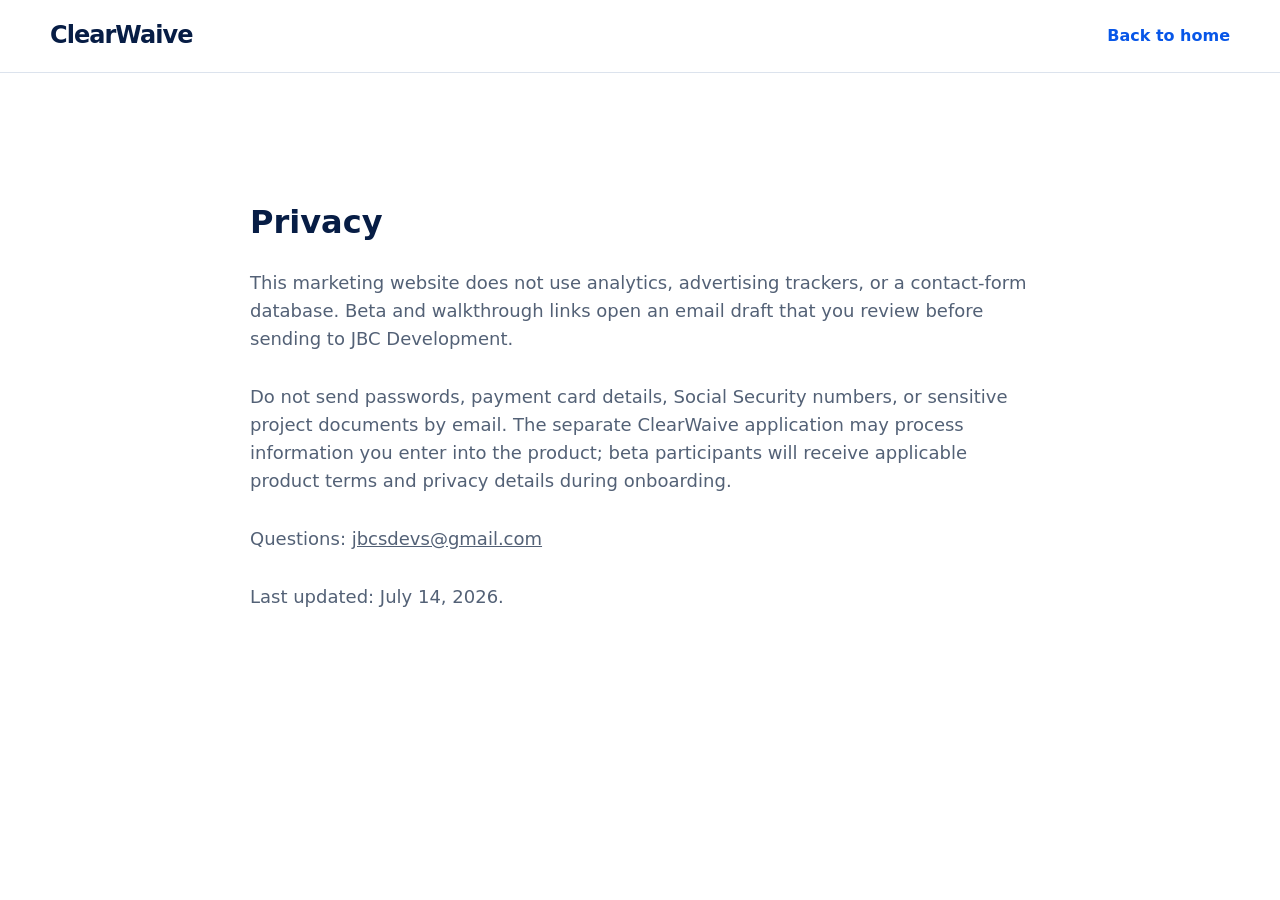
==== privacy.html @ 476ff9b1 "Launch ClearWaive marketing website" ====
<!doctype html><html lang="en"><head><meta charset="utf-8"><meta name="viewport" content="width=device-width,initial-scale=1"><title>Privacy — ClearWaive</title><meta name="description" content="ClearWaive website privacy information."><link rel="stylesheet" href="/styles.css"></head><body><header class="site-header"><nav class="shell nav"><a class="logo" href="/">ClearWaive</a><a class="text-link" href="/">Back to home</a></nav></header><main class="shell final-cta" style="text-align:left;max-width:780px"><h1>Privacy</h1><p>This marketing website does not use analytics, advertising trackers, or a contact-form database. Beta and walkthrough links open an email draft that you review before sending to JBC Development.</p><p>Do not send passwords, payment card details, Social Security numbers, or sensitive project documents by email. The separate ClearWaive application may process information you enter into the product; beta participants will receive applicable product terms and privacy details during onboarding.</p><p>Questions: <a href="mailto:jbcsdevs@gmail.com?subject=ClearWaive%20privacy%20question">jbcsdevs@gmail.com</a></p><p>Last updated: July 14, 2026.</p></main></body></html>
---- styles.css ----
:root{--navy:#071d45;--blue:#0756e8;--blue-dark:#0344be;--muted:#536176;--line:#dce3ed;--soft:#f5f8fc;--orange:#d94a17;--shell:min(1180px,calc(100% - 40px));font-family:"DM Sans",system-ui,sans-serif;color:var(--navy);background:#fff}*{box-sizing:border-box}html{scroll-behavior:smooth}body{margin:0;line-height:1.55}a{color:inherit}.shell{width:var(--shell);margin-inline:auto}.skip-link{position:fixed;left:16px;top:-60px;background:var(--navy);color:#fff;padding:10px 16px;z-index:99}.skip-link:focus{top:16px}.sr-only{position:absolute;width:1px;height:1px;overflow:hidden;clip:rect(0 0 0 0)}.site-header{position:sticky;top:0;z-index:20;background:rgba(255,255,255,.94);border-bottom:1px solid var(--line);backdrop-filter:blur(14px)}.nav{min-height:72px;display:flex;align-items:center;justify-content:space-between}.logo{display:inline-flex;gap:9px;align-items:center;font-size:24px;font-weight:800;text-decoration:none;letter-spacing:-.04em}.logo span{display:grid;place-items:center;width:27px;height:27px;border-radius:7px;background:var(--blue);color:#fff;font-size:16px}.nav-links{display:flex;align-items:center;gap:32px}.nav-links>a:not(.button){font-weight:700;text-decoration:none}.nav-links>a:hover{color:var(--blue)}.button{display:inline-flex;align-items:center;justify-content:center;min-height:52px;padding:0 23px;border-radius:8px;background:var(--blue);color:#fff;text-decoration:none;font-weight:800;box-shadow:0 8px 22px rgba(7,86,232,.18);transition:.2s ease}.button:hover{background:var(--blue-dark);transform:translateY(-1px)}.button-small{min-height:44px;padding-inline:18px}.nav-toggle{display:none;background:none;border:0;padding:10px}.nav-toggle span{display:block;width:24px;height:2px;margin:5px;background:var(--navy)}.hero{display:grid;grid-template-columns:.82fr 1.35fr;gap:54px;align-items:center;padding-block:72px 64px}.hero h1{font-size:clamp(48px,5.5vw,78px);line-height:.98;letter-spacing:-.055em;margin:0 0 28px}.hero-copy>p{font-size:19px;color:var(--muted);max-width:53ch}.hero-actions{display:flex;align-items:center;gap:24px;margin-top:30px}.text-link{color:var(--blue);font-weight:800;text-decoration:none}.text-link span{display:inline-grid;place-items:center;border:2px solid currentColor;border-radius:50%;width:27px;height:27px;font-size:11px;margin-right:6px}.beta-note{font-size:14px!important;margin-top:22px}.hero-video{background:#07152e;border:1px solid #132a4f;border-radius:14px;overflow:hidden;box-shadow:0 26px 65px rgba(7,29,69,.19);aspect-ratio:16/9}.hero-video video{display:block;width:100%;height:100%;object-fit:contain}.workflow{background:var(--soft);border-block:1px solid var(--line);padding:74px 0}.section-heading{text-align:center;max-width:690px;margin:0 auto 48px}.section-heading h2,.features h2,.beta h2,.final-cta h2{font-size:clamp(32px,4vw,48px);line-height:1.08;letter-spacing:-.04em;margin:0 0 14px}.section-heading p,.feature-intro p,.beta p,.final-cta p{color:var(--muted);font-size:18px}.steps{list-style:none;padding:0;margin:0;display:grid;grid-template-columns:repeat(3,1fr);gap:0}.steps li{display:flex;gap:18px;padding:10px 36px;border-right:1px solid var(--line)}.steps li:last-child{border:0}.steps li>span{flex:0 0 40px;height:40px;display:grid;place-items:center;background:#e4edff;color:var(--blue);font-weight:800;border-radius:50%}.steps h3,.feature-list h3{margin:2px 0 7px;font-size:18px}.steps p,.feature-list p{color:var(--muted);margin:0}.features{display:grid;grid-template-columns:.75fr 1.55fr;gap:78px;padding-block:92px}.feature-intro{align-self:center}.feature-list{display:grid;grid-template-columns:1fr 1fr}.feature-list article{display:flex;gap:18px;padding:30px;border-bottom:1px solid var(--line)}.feature-list article:nth-child(odd){border-right:1px solid var(--line)}.feature-list article:nth-child(n+3){border-bottom:0}.feature-list article>span{font-size:24px;color:var(--blue);font-weight:800}.beta{display:flex;align-items:center;justify-content:space-between;gap:40px;padding:36px 42px;background:#eef4ff;border:1px solid #bed1ff;border-radius:12px}.beta h2{font-size:34px}.beta p{margin:0;max-width:65ch}.final-cta{text-align:center;padding-block:104px}.final-cta p{margin-bottom:30px}.final-cta .hero-actions{justify-content:center}footer{border-top:1px solid var(--line);padding:30px 0}.footer-inner{display:flex;align-items:center;justify-content:space-between;gap:24px;color:var(--muted)}.footer-inner .logo{color:var(--navy);font-size:20px}.footer-inner a:hover{color:var(--blue)}:focus-visible{outline:3px solid #ffb35c;outline-offset:3px}@media(max-width:900px){.nav-toggle{display:block}.nav-links{display:none;position:absolute;top:72px;left:0;right:0;background:#fff;border-bottom:1px solid var(--line);padding:24px;flex-direction:column;align-items:stretch}.nav-links.open{display:flex}.hero{grid-template-columns:1fr;padding-block:52px}.hero-copy{text-align:center}.hero-copy>p{margin-inline:auto}.hero-actions{justify-content:center}.steps,.features{grid-template-columns:1fr}.steps{gap:26px}.steps li{border:0;padding:8px}.features{gap:25px;padding-block:70px}.feature-intro{text-align:center}.beta{align-items:flex-start;flex-direction:column}}@media(max-width:620px){:root{--shell:min(100% - 28px,1180px)}.hero{padding-block:44px}.hero h1{font-size:48px}.hero-actions{flex-direction:column;align-items:stretch}.hero-actions .text-link{text-align:center}.steps li{padding:0}.feature-list{grid-template-columns:1fr}.feature-list article,.feature-list article:nth-child(odd),.feature-list article:nth-child(n+3){border-right:0;border-bottom:1px solid var(--line);padding:24px 4px}.feature-list article:last-child{border-bottom:0}.beta{padding:28px 24px}.footer-inner{flex-direction:column;text-align:center}}
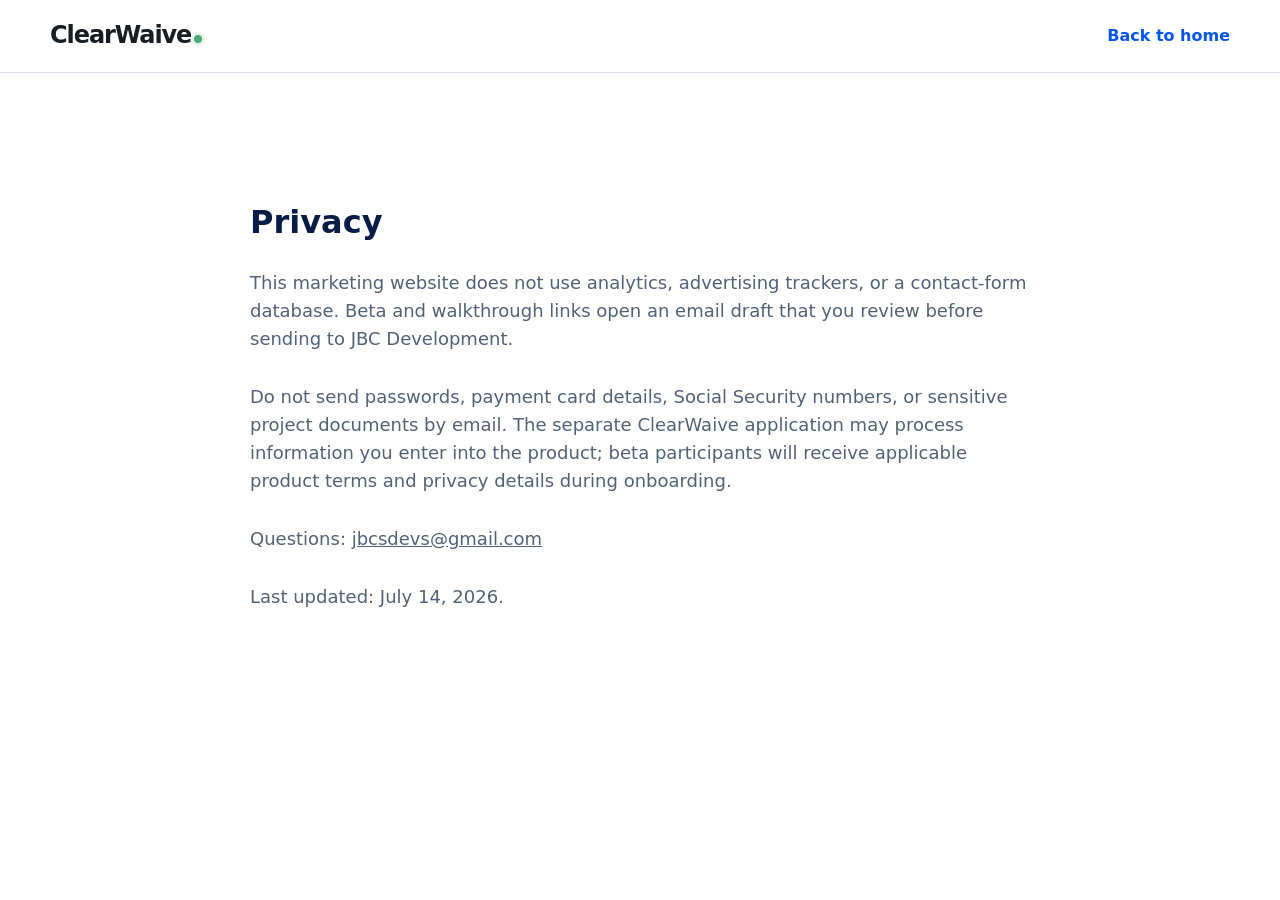
==== commit d9035926: "Match ClearWaive website branding to product demo" ====
--- a/privacy.html
+++ b/privacy.html
@@ -1 +1,29 @@
-<!doctype html><html lang="en"><head><meta charset="utf-8"><meta name="viewport" content="width=device-width,initial-scale=1"><title>Privacy — ClearWaive</title><meta name="description" content="ClearWaive website privacy information."><link rel="stylesheet" href="/styles.css"></head><body><header class="site-header"><nav class="shell nav"><a class="logo" href="/">ClearWaive</a><a class="text-link" href="/">Back to home</a></nav></header><main class="shell final-cta" style="text-align:left;max-width:780px"><h1>Privacy</h1><p>This marketing website does not use analytics, advertising trackers, or a contact-form database. Beta and walkthrough links open an email draft that you review before sending to JBC Development.</p><p>Do not send passwords, payment card details, Social Security numbers, or sensitive project documents by email. The separate ClearWaive application may process information you enter into the product; beta participants will receive applicable product terms and privacy details during onboarding.</p><p>Questions: <a href="mailto:jbcsdevs@gmail.com?subject=ClearWaive%20privacy%20question">jbcsdevs@gmail.com</a></p><p>Last updated: July 14, 2026.</p></main></body></html>
+<!doctype html>
+<html lang="en">
+  <head>
+    <meta charset="utf-8" />
+    <meta name="viewport" content="width=device-width,initial-scale=1" />
+    <title>Privacy — ClearWaive</title>
+    <meta name="description" content="ClearWaive website privacy information." />
+    <link rel="stylesheet" href="/styles.css" />
+    <style>
+      .logo { gap: 3px; align-items: baseline; color: #171d21; letter-spacing: -.045em; }
+      .logo .logo-dot { display: inline-block; width: 8px; height: 8px; border-radius: 50%; background: #4ba978; box-shadow: 0 0 0 3px rgba(75, 169, 120, .13); }
+    </style>
+  </head>
+  <body>
+    <header class="site-header">
+      <nav class="shell nav">
+        <a class="logo" href="/">ClearWaive<span class="logo-dot" aria-hidden="true"></span></a>
+        <a class="text-link" href="/">Back to home</a>
+      </nav>
+    </header>
+    <main class="shell final-cta" style="text-align:left;max-width:780px">
+      <h1>Privacy</h1>
+      <p>This marketing website does not use analytics, advertising trackers, or a contact-form database. Beta and walkthrough links open an email draft that you review before sending to JBC Development.</p>
+      <p>Do not send passwords, payment card details, Social Security numbers, or sensitive project documents by email. The separate ClearWaive application may process information you enter into the product; beta participants will receive applicable product terms and privacy details during onboarding.</p>
+      <p>Questions: <a href="mailto:jbcsdevs@gmail.com?subject=ClearWaive%20privacy%20question">jbcsdevs@gmail.com</a></p>
+      <p>Last updated: July 14, 2026.</p>
+    </main>
+  </body>
+</html>
